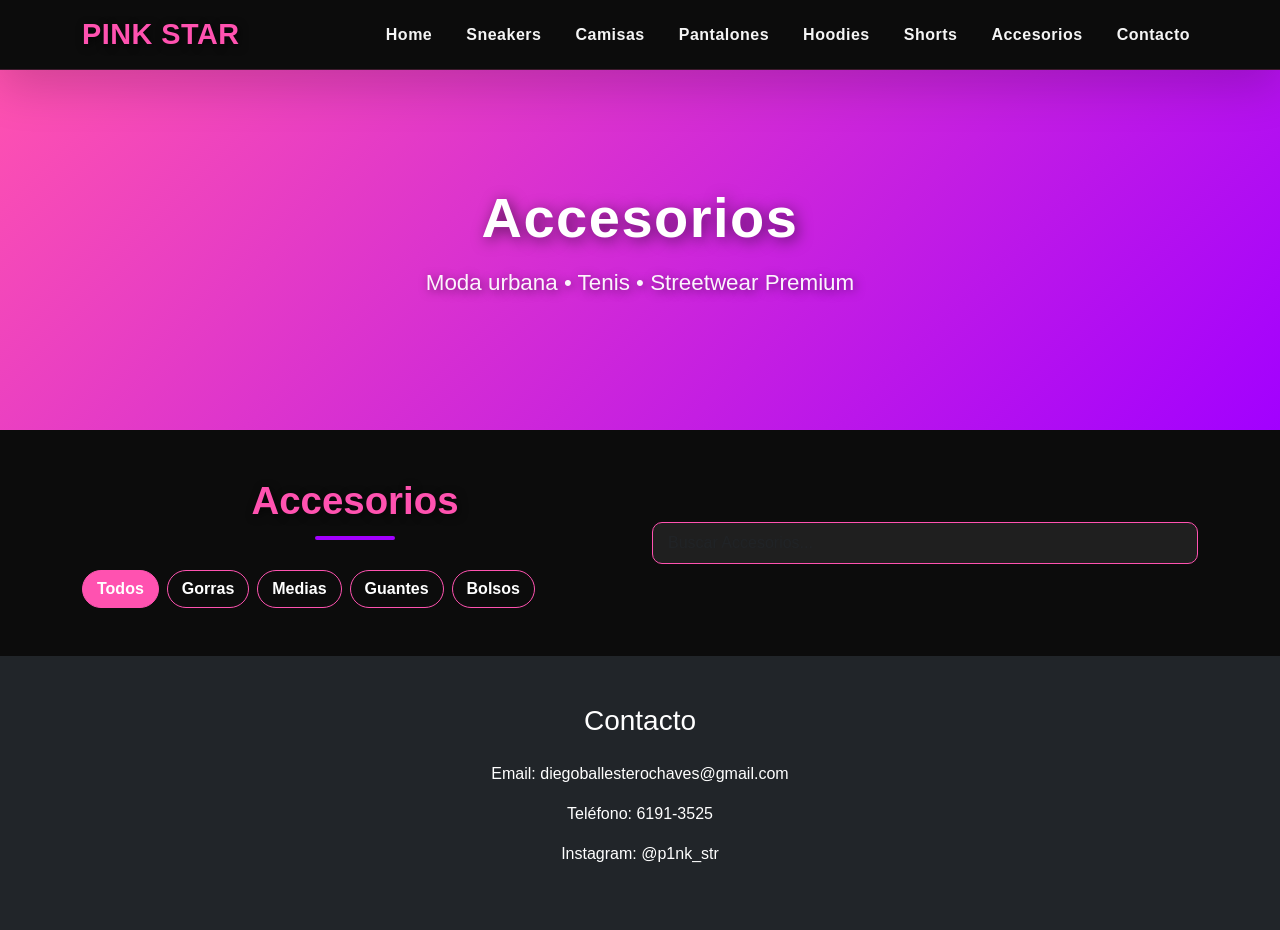
==== accesorios.html @ b0411389 "primer commit" ====
<!DOCTYPE html>
<html lang="es">
<head>
<meta charset="UTF-8">
<meta name="viewport" content="width=device-width, initial-scale=1">
<title>PINK STAR - Accesorios</title>

<!-- Bootstrap -->
<link href="https://cdn.jsdelivr.net/npm/bootstrap@5.3.2/dist/css/bootstrap.min.css" rel="stylesheet">

<!-- CSS -->
 <link rel="stylesheet" href="css/Accesorios.css">
<link rel="stylesheet" href="css/style.css">


</head>
<body>

<!-- NAVBAR -->
<nav class="navbar navbar-expand-lg navbar-dark bg-dark sticky-top shadow-lg">
  <div class="container">
    <a class="navbar-brand logo" href="#">PINK STAR</a>
    <button class="navbar-toggler" data-bs-toggle="collapse" data-bs-target="#menu">
      <span class="navbar-toggler-icon"></span>
    </button>

   
    <div class="collapse navbar-collapse" id="menu">
       <ul class="navbar-nav ms-auto">
        <li class="nav-item"><a class="nav-link" href="index.html">Home</a></li>
        <li class="nav-item"><a class="nav-link" href="sneakers.html">Sneakers</a></li>
        <li class="nav-item"><a class="nav-link" href="camisas.html">Camisas</a></li>
        <li class="nav-item"><a class="nav-link" href="pantalones.html">Pantalones</a></li>
        <li class="nav-item"><a class="nav-link" href="hoddies.html">Hoodies</a></li>
        <li class="nav-item"><a class="nav-link" href="shorts.html">Shorts</a></li>
        <li class="nav-item"><a class="nav-link" href="accesorios.html">Accesorios</a></li>
        <li class="nav-item"><a class="nav-link" href="#contacto">Contacto</a></li>
      </ul>
    </div>
  </div>
  </div>
</nav>

<!-- HERO -->
<section class="hero d-flex align-items-center text-center" style="height: 40vh;">
  <div class="container">
    <h1 class="fw-bold text-shadow">Accesorios</h1>
    <p class="text-shadow">Moda urbana • Tenis • Streetwear Premium</p>
  </div>
</section>

<!-- CONTENIDO -->
<section class="container py-5">

  <div class="row mb-4 align-items-center">

    <!-- FILTROS -->
    <div class="col-md-6">
      <h2 class="section-title">Accesorios</h2>

      <div class="mt-3 d-flex gap-2 flex-wrap">
        <button class="btn filtro activo" data-categoria="Todos">Todos</button>
        <button class="btn filtro" data-categoria="Hombre">Gorras</button>
        <button class="btn filtro" data-categoria="Mujer">Medias</button>
        <button class="btn filtro" data-categoria="Niño ">Guantes</button>
        <button class="btn filtro" data-categoria="Niña">Bolsos</button>
      </div>
    </div>

    <!-- BUSCADOR -->
    <div class="col-md-6">
      <input type="text" id="buscarInput" class="form-control search-input" placeholder="Buscar Accesorios...">
    </div>

  </div>

  <!-- GRID -->
  <div id="productosGrid" class="row g-4"></div>

</section>

<!-- MODAL PRODUCTO -->
<div class="modal fade" id="modalProducto">
  <div class="modal-dialog modal-lg modal-dialog-centered">
    <div class="modal-content bg-dark text-white rounded-4 p-3">

      <!-- HEADER -->
      <div class="modal-header border-0">
        <h5 id="modalTitulo" class="fw-bold"></h5>
        <button class="btn-close btn-close-white" data-bs-dismiss="modal"></button>
      </div>

      <!-- BODY -->
      <div class="modal-body">
        <div class="row">
          <!-- IMAGEN -->
          <div class="col-md-6 text-center">
            <img id="modalImagen" class="img-fluid rounded-4 shadow">
          </div>
          <!-- INFO -->
          <div class="col-md-6">
            <p id="modalDescripcion" class="text-secondary"></p>

            <!-- COLORES -->
            <div class="mt-4">
              <h6 class="fw-bold mb-2">Color</h6>
              <div class="d-flex gap-2" id="coloresContainer"></div>
            </div>

            <!-- TALLAS -->
            <div class="mt-4">
              <h6 class="fw-bold mb-2">Talla</h6>
              <div class="d-flex flex-wrap gap-2" id="tallasContainer"></div>
            </div>

            <!-- BOTON -->
            <div class="mt-4">
              <button class="btn btn-pink w-100 fw-bold" id="agregarCarritoBtn">
                Agregar al carrito
              </button>
            </div>

          </div>
        </div>
      </div>

    </div>
  </div>
</div>

<!-- FOOTER -->
<section class="bg-dark text-white py-5">
  <div class="container text-center">
    <h3 class="mb-4">Contacto</h3>
    <p>Email: diegoballesterochaves@gmail.com</p>
    <p>Teléfono: 6191-3525</p>
    <p>Instagram: @p1nk_str</p>
  </div>
</section>

<script src="https://cdn.jsdelivr.net/npm/bootstrap@5.3.2/dist/js/bootstrap.bundle.min.js"></script>
<script src="js/Accesorios.js"></script>

</body>
</html>
---- css/style.css ----
/* ==================== BODY GENERAL ==================== */
body {
  font-family: 'Segoe UI', 'Helvetica Neue', sans-serif;
  background: #0c0c0c; /* fondo oscuro */
  color: #f5f5f5; /* texto claro */
  scroll-behavior: smooth;
  margin: 0;
  padding: 0;
}

/* ==================== HERO ==================== */
.hero {
  min-height: 40vh;
  background: linear-gradient(135deg, #ff52b0, #a200ff);
  display: flex;
  justify-content: center;
  align-items: center;
  text-align: center;
  color: #fff;
  padding: 40px 20px;
}

.hero h1 {
  font-size: 3.5rem;
  font-weight: 900;
  letter-spacing: 1.5px;
  text-shadow: 3px 3px 15px rgba(0,0,0,0.6);
}

.hero p {
  font-size: 1.4rem;
  margin-top: 15px;
  opacity: 0.95;
  text-shadow: 2px 2px 10px rgba(0,0,0,0.5);
}

/* ==================== SECTION TITLES ==================== */
.section-title {
  font-size: 2.4rem;
  font-weight: 800;
  color: #ff52b0;
  margin-bottom: 30px;
  text-align: center;
  text-shadow: 2px 2px 8px rgba(0,0,0,0.6);
}

.section-title::after {
  content: '';
  display: block;
  width: 80px;
  height: 4px;
  background: #a200ff;
  margin: 12px auto 0;
  border-radius: 2px;
}

/* ==================== PRODUCT CARDS ==================== */
.product-card {
  background: #1a1a1a;
  border-radius: 15px;
  overflow: hidden;
  border: none;
  transition: transform 0.35s, box-shadow 0.35s;
}

.product-card img {
  border-bottom: 1px solid rgba(255,255,255,0.15);
  transition: transform 0.35s;
  height: 220px;
  object-fit: cover;
  width: 100%;
  border-radius: 15px 15px 0 0;
}

.product-card:hover {
  transform: translateY(-10px);
  box-shadow: 0 12px 28px rgba(255, 82, 176, 0.6);
}

.product-card:hover img {
  transform: scale(1.08);
}

.product-card h5 {
  margin-top: 12px;
  font-weight: 800;
  font-size: 1.2rem;
  color: #fff;
}

.product-card p {
  font-size: 1rem;
  color: #ff52b0;
  font-weight: 600;
}

/* ==================== BOTONES ==================== */
.btn-pink {
  background-color: #ff52b0;
  border-radius: 50px;
  padding: 0.75rem 2rem;
  color: #fff;
  font-weight: 700;
  font-size: 1.1rem;
  transition: all 0.3s ease;
  border: none;
}

.btn-pink:hover {
  background-color: #e03e8c;
  transform: translateY(-4px) scale(1.05);
  box-shadow: 0 10px 22px rgba(255,82,176,0.5);
}

.btn-ver {
  background-color: #ff52b0;
  color: white;
  border: none;
  transition: 0.3s;
}

.btn-ver:hover {
  background-color: #e03e8c;
  transform: scale(1.05);
}

/* ==================== FILTROS ==================== */
.filtro {
  background: transparent;
  border: 1px solid #ff52b0;
  color: #fff;
  font-weight: 600;
  padding: 6px 14px;
  border-radius: 25px;
  transition: all 0.3s;
}

.filtro.activo {
  background: #ff52b0;
  color: #fff;
}

/* ==================== INPUT BUSCADOR ==================== */
input.search-input {
  background: #1f1f1f !important;
  color: #fff !important;
  border: 1px solid #ff52b0 !important;
  border-radius: 10px;
  padding: 8px 15px;
  font-size: 1rem;
}

/* ==================== MODAL PRODUCTO ==================== */
.modal-content {
  background: #1a1a1a;
  color: #fff;
  border-radius: 20px;
}

.modal-body img {
  border-radius: 15px;
  margin-bottom: 15px;
}

/* ==================== COLORES ==================== */
.color-option {
  width: 35px;
  height: 35px;
  border-radius: 50%;
  border: 2px solid transparent;
  cursor: pointer;
  transition: 0.3s;
}

.color-option.active {
  border: 2px solid #ff52b0;
  transform: scale(1.1);
}

/* ==================== TALLAS ==================== */
.talla-option {
  border: 1px solid #555;
  background: transparent;
  color: white;
  padding: 7px 12px;
  border-radius: 12px;
  cursor: pointer;
  font-weight: 600;
  transition: 0.3s;
}

.talla-option:hover {
  background: #ff52b0;
  border-color: #ff52b0;
}

.talla-option.active {
  background: #ff52b0;
  border-color: #ff52b0;
}

/* ==================== NAVBAR ==================== */
.navbar {
  font-weight: 600;
  letter-spacing: 0.5px;
  background-color: #0c0c0c !important;
  border-bottom: 1px solid rgba(255,82,176,0.2);
}

.navbar-nav .nav-link {
  color: #f5f5f5;
  margin-left: 18px;
  transition: color 0.3s, transform 0.3s;
}

.navbar-nav .nav-link:hover {
  color: #ff52b0 !important;
  transform: scale(1.1);
}

.logo {
  font-weight: 900;
  font-size: 1.8rem;
  color: #ff52b0 !important;
  text-shadow: 2px 2px 8px rgba(0,0,0,0.7);
}

/* ==================== CONTACTO ==================== */
#contacto {
  background-color: #1f1f1f;
  padding: 60px 20px;
  text-align: center;
}

#contacto h3 {
  color: #ff52b0;
  font-weight: 900;
  margin-bottom: 25px;
  text-shadow: 2px 2px 8px rgba(0,0,0,0.6);
}

#contacto p {
  margin: 6px 0;
  font-size: 1.1rem;
}

/* ==================== RESPONSIVE ==================== */
@media (max-width: 768px) {
  .hero h1 {
    font-size: 2.5rem;
  }
  .hero p {
    font-size: 1.2rem;
  }
  .section-title {
    font-size: 2rem;
  }
  .product-card h5 {
    font-size: 1rem;
  }
  .product-card p {
    font-size: 0.95rem;
  }
}
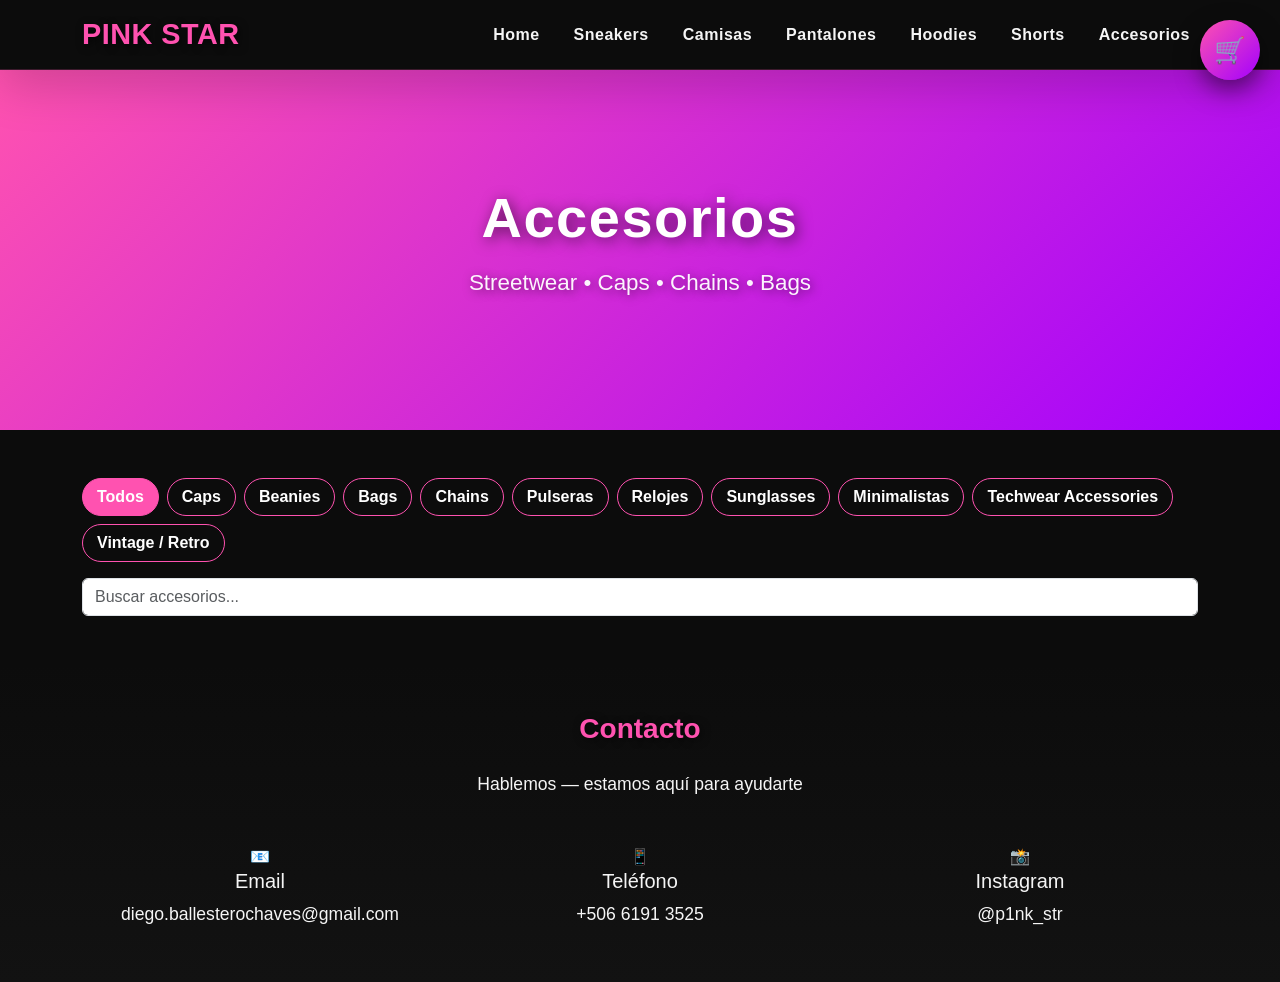
==== commit c647cd28: "fix accesorios" ====
--- a/accesorios.html
+++ b/accesorios.html
@@ -9,24 +9,27 @@
 <link href="https://cdn.jsdelivr.net/npm/bootstrap@5.3.2/dist/css/bootstrap.min.css" rel="stylesheet">
 
 <!-- CSS -->
- <link rel="stylesheet" href="css/Accesorios.css">
-<link rel="stylesheet" href="css/style.css">
-
+ <link rel="stylesheet" href="css/carrito.css">
+ <link rel="stylesheet" href="css/style.css">
+<link rel="stylesheet" href="css/Accesorios.css">
+ <link rel="stylesheet" href="css/sneakers.css">
 
 </head>
+
 <body>
 
 <!-- NAVBAR -->
 <nav class="navbar navbar-expand-lg navbar-dark bg-dark sticky-top shadow-lg">
   <div class="container">
     <a class="navbar-brand logo" href="#">PINK STAR</a>
+
     <button class="navbar-toggler" data-bs-toggle="collapse" data-bs-target="#menu">
       <span class="navbar-toggler-icon"></span>
     </button>
 
-   
+    
     <div class="collapse navbar-collapse" id="menu">
-       <ul class="navbar-nav ms-auto">
+      <ul class="navbar-nav ms-auto">
         <li class="nav-item"><a class="nav-link" href="index.html">Home</a></li>
         <li class="nav-item"><a class="nav-link" href="sneakers.html">Sneakers</a></li>
         <li class="nav-item"><a class="nav-link" href="camisas.html">Camisas</a></li>
@@ -34,45 +37,48 @@
         <li class="nav-item"><a class="nav-link" href="hoddies.html">Hoodies</a></li>
         <li class="nav-item"><a class="nav-link" href="shorts.html">Shorts</a></li>
         <li class="nav-item"><a class="nav-link" href="accesorios.html">Accesorios</a></li>
-        <li class="nav-item"><a class="nav-link" href="#contacto">Contacto</a></li>
+       
       </ul>
     </div>
   </div>
-  </div>
 </nav>
+<!-- 🛒 CARRITO FLOAT -->
+<a href="#" id="btnAbrirCarrito" class="carrito-float">
+  🛒
+  <span id="carritoBadge" class="badge bg-danger">0</span>
+</a>
 
 <!-- HERO -->
 <section class="hero d-flex align-items-center text-center" style="height: 40vh;">
   <div class="container">
     <h1 class="fw-bold text-shadow">Accesorios</h1>
-    <p class="text-shadow">Moda urbana • Tenis • Streetwear Premium</p>
+    <p class="text-shadow">Streetwear • Caps • Chains • Bags</p>
   </div>
 </section>
 
 <!-- CONTENIDO -->
 <section class="container py-5">
 
-  <div class="row mb-4 align-items-center">
-
-    <!-- FILTROS -->
-    <div class="col-md-6">
-      <h2 class="section-title">Accesorios</h2>
-
-      <div class="mt-3 d-flex gap-2 flex-wrap">
-        <button class="btn filtro activo" data-categoria="Todos">Todos</button>
-        <button class="btn filtro" data-categoria="Hombre">Gorras</button>
-        <button class="btn filtro" data-categoria="Mujer">Medias</button>
-        <button class="btn filtro" data-categoria="Niño ">Guantes</button>
-        <button class="btn filtro" data-categoria="Niña">Bolsos</button>
-      </div>
-    </div>
-
-    <!-- BUSCADOR -->
-    <div class="col-md-6">
-      <input type="text" id="buscarInput" class="form-control search-input" placeholder="Buscar Accesorios...">
-    </div>
-
-  </div>
+  <!-- FILTROS -->
+<!-- FILTROS -->
+<div class="d-flex flex-wrap gap-2 mb-3">
+
+  <button class="btn filtro activo" data-categoria="Todos">Todos</button>
+  <button class="btn filtro" data-categoria="Caps">Caps</button>
+  <button class="btn filtro" data-categoria="Beanies">Beanies</button>
+  <button class="btn filtro" data-categoria="Bags">Bags</button>
+  <button class="btn filtro" data-categoria="Chains">Chains</button>
+  <button class="btn filtro" data-categoria="Pulseras">Pulseras</button>
+  <button class="btn filtro" data-categoria="Relojes">Relojes</button>
+  <button class="btn filtro" data-categoria="Sunglasses">Sunglasses</button>
+  <button class="btn filtro" data-categoria="Minimalistas">Minimalistas</button>
+  <button class="btn filtro" data-categoria="Techwear Accessories">Techwear Accessories</button>
+  <button class="btn filtro" data-categoria="Vintage / Retro">Vintage / Retro</button>
+
+</div>
+
+  <!-- BUSCADOR -->
+  <input type="text" id="buscarInput" class="form-control mb-4" placeholder="Buscar accesorios...">
 
   <!-- GRID -->
   <div id="productosGrid" class="row g-4"></div>
@@ -93,53 +99,134 @@
       <!-- BODY -->
       <div class="modal-body">
         <div class="row">
+
           <!-- IMAGEN -->
           <div class="col-md-6 text-center">
             <img id="modalImagen" class="img-fluid rounded-4 shadow">
           </div>
+
           <!-- INFO -->
           <div class="col-md-6">
+
+            <span id="modalEstilo" class="badge bg-primary mb-2"></span>
+
             <p id="modalDescripcion" class="text-secondary"></p>
 
-            <!-- COLORES -->
+            <h4 id="modalPrecio" class="text-success fw-bold"></h4>
+
+            <!-- TALLA -->
+            <div class="mt-3">
+              <h6 class="fw-bold">Talla</h6>
+              <div id="tallasContainer" class="d-flex gap-2 flex-wrap"></div>
+            </div>
+
+            <!-- BOTÓN -->
             <div class="mt-4">
-              <h6 class="fw-bold mb-2">Color</h6>
-              <div class="d-flex gap-2" id="coloresContainer"></div>
-            </div>
-
-            <!-- TALLAS -->
-            <div class="mt-4">
-              <h6 class="fw-bold mb-2">Talla</h6>
-              <div class="d-flex flex-wrap gap-2" id="tallasContainer"></div>
-            </div>
-
-            <!-- BOTON -->
-            <div class="mt-4">
-              <button class="btn btn-pink w-100 fw-bold" id="agregarCarritoBtn">
-                Agregar al carrito
+              <button id="btnAgregarCarrito" class="btn btn-primary w-100 fw-bold" disabled>
+                🛒 Agregar al carrito
               </button>
             </div>
 
           </div>
+
         </div>
       </div>
 
     </div>
   </div>
 </div>
+<div class="modal fade" id="modalCarrito">
+  <div class="modal-dialog modal-lg modal-dialog-centered">
+    <div class="modal-content cart-modal">
+
+      <!-- HEADER -->
+      <div class="modal-header cart-header">
+        <div>
+          <h5 class="cart-title">🛒 Tu Carrito</h5>
+          <small class="cart-subtitle">Revisa tus productos antes de pagar</small>
+        </div>
+
+        <button class="btn-close btn-close-white" data-bs-dismiss="modal"></button>
+      </div>
+
+      <!-- BODY -->
+      <div class="modal-body cart-body" id="modalCarritoBody">
+        <div class="empty-cart">
+          🛍️ Tu carrito está vacío
+        </div>
+      </div>
+
+      <!-- FOOTER -->
+      <div class="modal-footer cart-footer">
+
+        <div class="cart-total">
+          <span>Total</span>
+          <h4 id="totalCarrito">₡0</h4>
+        </div>
+
+        <div class="cart-actions-footer">
+          <button class="btn btn-outline-light btn-sm" data-bs-dismiss="modal">
+            Seguir comprando
+          </button>
+
+          <button class="btn btn-success btn-sm" onclick="irCheckout()">
+  Pagar ahora
+</button>
+        </div>
+
+      </div>
+
+    </div>
+  </div>
+</div>
 
 <!-- FOOTER -->
-<section class="bg-dark text-white py-5">
-  <div class="container text-center">
-    <h3 class="mb-4">Contacto</h3>
-    <p>Email: diegoballesterochaves@gmail.com</p>
-    <p>Teléfono: 6191-3525</p>
-    <p>Instagram: @p1nk_str</p>
+<section id="contacto" class="contact-section py-5">
+  <div class="container">
+
+    <div class="text-center mb-5">
+      <h3 class="contact-title">Contacto</h3>
+      <p class="contact-subtitle">Hablemos — estamos aquí para ayudarte</p>
+    </div>
+
+    <div class="row g-4 justify-content-center">
+
+      <!-- EMAIL -->
+      <div class="col-md-4">
+        <div class="contact-card">
+          <div class="icon">📧</div>
+          <h5>Email</h5>
+          <p>diego.ballesterochaves@gmail.com</p>
+        </div>
+      </div>
+
+      <!-- TELÉFONO -->
+      <div class="col-md-4">
+        <div class="contact-card">
+          <div class="icon">📱</div>
+          <h5>Teléfono</h5>
+          <p>+506 6191 3525</p>
+        </div>
+      </div>
+
+      <!-- INSTAGRAM -->
+      <div class="col-md-4">
+        <div class="contact-card">
+          <div class="icon">📸</div>
+          <h5>Instagram</h5>
+          <p>@p1nk_str</p>
+        </div>
+      </div>
+
+    </div>
+
   </div>
 </section>
 
+<!-- SCRIPTS -->
 <script src="https://cdn.jsdelivr.net/npm/bootstrap@5.3.2/dist/js/bootstrap.bundle.min.js"></script>
 <script src="js/Accesorios.js"></script>
+<script src="js/carrito.js"></script>
 
 </body>
 </html>
--- a/css/carrito.css
+++ b/css/carrito.css
@@ -0,0 +1,441 @@
+/* =========================
+   CART ITEM - PREMIUM STYLE
+========================= */
+
+.cart-item{
+  display:flex;
+  align-items:center;
+  justify-content:space-between;
+  gap:14px;
+  padding:14px;
+  margin-bottom:12px;
+  border-radius:16px;
+
+  background: linear-gradient(145deg, #121212, #0d0d0d);
+  border: 1px solid rgba(255,255,255,0.06);
+
+  color:#fff;
+
+  box-shadow: 0 6px 20px rgba(0,0,0,0.6);
+  transition: all 0.25s ease;
+  position: relative;
+  overflow:hidden;
+}
+
+/* hover premium */
+.cart-item:hover{
+  transform: translateY(-3px);
+  box-shadow: 0 10px 30px rgba(0,0,0,0.8);
+  border-color: rgba(255,255,255,0.12);
+}
+
+/* brillo suave animado */
+.cart-item::before{
+  content:"";
+  position:absolute;
+  top:-50%;
+  left:-50%;
+  width:200%;
+  height:200%;
+  background: radial-gradient(circle, rgba(255,255,255,0.05), transparent 60%);
+  transform: rotate(25deg);
+  opacity:0;
+  transition:0.4s;
+}
+
+.cart-item:hover::before{
+  opacity:1;
+}
+
+/* =========================
+   IMAGEN
+========================= */
+
+.cart-img{
+  width:65px;
+  height:65px;
+  object-fit:cover;
+  border-radius:14px;
+
+  border:1px solid rgba(255,255,255,0.1);
+  box-shadow: 0 4px 12px rgba(0,0,0,0.5);
+
+  transition: transform 0.3s ease;
+}
+
+.cart-item:hover .cart-img{
+  transform: scale(1.05);
+}
+
+/* =========================
+   INFO
+========================= */
+
+.cart-info{
+  flex:1;
+}
+
+.cart-info h6{
+  margin:0;
+  font-size:15px;
+  font-weight:700;
+  color:#ffffff;
+  letter-spacing:0.3px;
+}
+
+/* subtitulo */
+.cart-info small{
+  display:block;
+  margin-top:3px;
+  color:rgba(255,255,255,0.6);
+  font-size:12px;
+}
+
+/* precio unitario */
+.cart-price{
+  margin-top:6px;
+  font-size:13px;
+  color:#b8b8b8;
+}
+
+/* subtotal neon */
+.cart-subtotal{
+  margin-top:4px;
+  font-weight:800;
+  font-size:14px;
+  color:#00ff99;
+  text-shadow: 0 0 8px rgba(0,255,153,0.3);
+}
+
+/* =========================
+   BOTONES
+========================= */
+
+.cart-actions{
+  display:flex;
+  align-items:center;
+  gap:8px;
+}
+
+/* botones base */
+.cart-actions button{
+  border:none;
+  padding:6px 10px;
+  border-radius:10px;
+  cursor:pointer;
+
+  background: rgba(255,255,255,0.08);
+  color:#fff;
+
+  transition: all 0.2s ease;
+  font-weight:600;
+}
+
+/* hover botones */
+.cart-actions button:hover{
+  background: rgba(255,255,255,0.18);
+  transform: scale(1.1);
+}
+
+/* botón eliminar */
+.cart-actions .remove{
+  background: linear-gradient(135deg, #ff3b3b, #cc0000);
+  color:white;
+}
+
+.cart-actions .remove:hover{
+  background: linear-gradient(135deg, #ff5c5c, #ff0000);
+  transform: scale(1.15);
+}
+
+/* número cantidad */
+.cart-actions span{
+  min-width:20px;
+  text-align:center;
+  font-weight:700;
+  color:#fff;
+}
+
+/* =========================
+   SCROLL BAR (BONITO)
+========================= */
+
+.cart-info small{
+  color: #ffffff !important;
+  opacity: 0.85;
+  font-size: 12px;
+}
+#modalCarritoBody{
+  max-height:60vh;
+  overflow-y:auto;
+}
+
+#modalCarritoBody::-webkit-scrollbar{
+  width:6px;
+}
+
+#modalCarritoBody::-webkit-scrollbar-thumb{
+  background: rgba(255,255,255,0.2);
+  border-radius:10px;
+}
+
+#modalCarritoBody::-webkit-scrollbar-thumb:hover{
+  background: rgba(255,255,255,0.35);
+}
+
+/* =========================
+   MODAL CARRITO PREMIUM
+========================= */
+
+.cart-modal{
+  background: #0b0b0b;
+  color: #fff;
+  border-radius: 18px;
+  border: 1px solid rgba(255,255,255,0.08);
+  overflow: hidden;
+}
+
+/* HEADER */
+.cart-header{
+  background: linear-gradient(135deg, #111, #0a0a0a);
+  border-bottom: 1px solid rgba(255,255,255,0.08);
+}
+
+.cart-title{
+  margin:0;
+  font-weight:700;
+  font-size:18px;
+}
+
+.cart-subtitle{
+  font-size:12px;
+  color: rgba(255,255,255,0.6);
+}
+
+/* BODY */
+.cart-body{
+  max-height:60vh;
+  overflow-y:auto;
+  padding:15px;
+}
+
+/* carrito vacío */
+.empty-cart{
+  text-align:center;
+  padding:40px 10px;
+  color: rgba(255,255,255,0.5);
+  font-size:14px;
+}
+
+/* FOOTER */
+.cart-footer{
+  display:flex;
+  justify-content:space-between;
+  align-items:center;
+  background: #0a0a0a;
+  border-top: 1px solid rgba(255,255,255,0.08);
+  padding:12px 15px;
+}
+
+/* total */
+.cart-total span{
+  font-size:12px;
+  color: rgba(255,255,255,0.6);
+}
+
+.cart-total h4{
+  margin:0;
+  color:#00ff99;
+  font-weight:800;
+}
+
+/* botones footer */
+.cart-actions-footer{
+  display:flex;
+  gap:10px;
+}
+
+.cart-actions-footer .btn{
+  border-radius:10px;
+  font-weight:600;
+}
+
+/* scrollbar bonito */
+.cart-body::-webkit-scrollbar{
+  width:6px;
+}
+
+.cart-body::-webkit-scrollbar-thumb{
+  background: rgba(255,255,255,0.2);
+  border-radius:10px;
+}
+
+.cart-body::-webkit-scrollbar-thumb:hover{
+  background: rgba(255,255,255,0.35);
+}
+
+/* =========================
+   CART ITEM - RESPONSIVE PRO
+========================= */
+
+.cart-item {
+  display: flex;
+  align-items: center;
+  justify-content: space-between;
+  gap: 14px;
+
+  padding: 14px;
+  margin-bottom: 12px;
+  border-radius: 16px;
+
+  background: linear-gradient(145deg, #121212, #0d0d0d);
+  border: 1px solid rgba(255, 24, 24, 0.06);
+
+  color: #fff;
+  box-shadow: 0 6px 20px rgba(0,0,0,0.6);
+  transition: all 0.25s ease;
+  position: relative;
+  overflow: hidden;
+}
+
+/* hover */
+.cart-item:hover {
+  transform: translateY(-3px);
+  box-shadow: 0 10px 30px rgba(0,0,0,0.8);
+}
+
+/* =========================
+   IMAGEN
+========================= */
+
+.cart-img {
+  width: 65px;
+  height: 65px;
+  object-fit: cover;
+  border-radius: 14px;
+  border: 1px solid rgba(255,255,255,0.1);
+}
+
+/* =========================
+   INFO
+========================= */
+
+.cart-info {
+  flex: 1;
+  min-width: 0;
+}
+
+.cart-info h6 {
+  margin: 0;
+  font-size: 15px;
+  font-weight: 700;
+  color: #fff;
+}
+
+.cart-info small {
+  color: rgba(255,255,255,0.65);
+  font-size: 12px;
+  display: block;
+}
+
+.cart-price {
+  font-size: 13px;
+  color: #bbb;
+  margin-top: 4px;
+}
+
+.cart-subtotal {
+  margin-top: 4px;
+  font-weight: 800;
+  font-size: 14px;
+  color: #00ff99;
+}
+
+/* =========================
+   BOTONES
+========================= */
+
+.cart-actions {
+  display: flex;
+  align-items: center;
+  gap: 6px;
+  flex-shrink: 0;
+}
+
+.cart-actions button {
+  border: none;
+  padding: 6px 10px;
+  border-radius: 10px;
+  cursor: pointer;
+  background: rgba(255,255,255,0.08);
+  color: #fff;
+  font-weight: 600;
+  transition: 0.2s;
+}
+
+.cart-actions button:hover {
+  background: rgba(255,255,255,0.18);
+  transform: scale(1.08);
+}
+
+.cart-actions .remove {
+  background: linear-gradient(135deg, #ff3b3b, #cc0000);
+}
+
+/* =========================
+   📱 MOBILE (iPhone STYLE)
+========================= */
+
+@media (max-width: 768px) {
+
+  .cart-item {
+    flex-direction: column;
+    align-items: flex-start;
+    gap: 10px;
+  }
+
+  .cart-img {
+    width: 100%;
+    height: 180px;
+    border-radius: 14px;
+  }
+
+  .cart-actions {
+    width: 100%;
+    justify-content: space-between;
+    margin-top: 8px;
+  }
+
+  .cart-info h6 {
+    font-size: 16px;
+  }
+
+  .cart-info small {
+    font-size: 13px;
+  }
+
+  .cart-subtotal {
+    font-size: 15px;
+  }
+}
+
+/* =========================
+   ULTRA SMALL (iPhone SE)
+========================= */
+
+@media (max-width: 380px) {
+
+  .cart-actions button {
+    padding: 8px 10px;
+    font-size: 14px;
+  }
+
+  .cart-img {
+    height: 160px;
+  }
+}
+
+.text-muted {
+    --bs-text-opacity: 1;
+    color: rgba(255, 255, 255, 0.75) !important;
+}
--- a/css/style.css
+++ b/css/style.css
@@ -245,20 +245,307 @@
 }
 
 /* ==================== RESPONSIVE ==================== */
+/* ==================== RESPONSIVE ==================== */
 @media (max-width: 768px) {
+
+  /* HERO */
+  .hero {
+    height: 80vh;
+    padding: 20px;
+  }
+
   .hero h1 {
-    font-size: 2.5rem;
-  }
+    font-size: 2.2rem;
+  }
+
   .hero p {
-    font-size: 1.2rem;
-  }
+    font-size: 1rem;
+  }
+
+  /* TITULOS */
   .section-title {
+    font-size: 1.6rem;
+    margin-bottom: 20px;
+  }
+
+  /* CARDS */
+  .product-card {
+    border-radius: 15px;
+  }
+
+  .product-card img {
+    height: 180px;
+  }
+
+  .product-card h5 {
+    font-size: 1rem;
+  }
+
+  .product-card p {
+    font-size: 0.9rem;
+  }
+
+  /* BOTONES */
+  .btn-pink {
+    width: 100%;
+    font-size: 1rem;
+    padding: 10px;
+  }
+
+  /* NAVBAR */
+  .navbar-nav {
+    text-align: center;
+  }
+
+  .nav-link {
+    padding: 12px;
+    font-size: 1rem;
+  }
+
+  /* SECCIONES */
+  section {
+    padding-top: 40px !important;
+    padding-bottom: 40px !important;
+  }
+
+}
+
+/* CELULARES MÁS PEQUEÑOS */
+@media (max-width: 480px) {
+
+  .hero h1 {
+    font-size: 1.8rem;
+  }
+
+  .hero p {
+    font-size: 0.9rem;
+  }
+
+  .section-title {
+    font-size: 1.4rem;
+  }
+
+}
+
+.btn-pink{
+  background:#ff4da6;
+  color:white;
+  font-weight:bold;
+}
+
+.btn-pink:hover{
+  background:#ff1f8f;
+}
+
+.card img{
+  height:220px;
+  object-fit:cover;
+}
+
+.shake {
+  animation: shake 0.4s;
+}
+
+@keyframes shake {
+  0% { transform: translateX(0); }
+  25% { transform: translateX(-5px); }
+  50% { transform: translateX(5px); }
+  75% { transform: translateX(-5px); }
+  100% { transform: translateX(0); }
+}
+
+.card {
+  transition: 0.3s;
+}
+
+.card:hover {
+  transform: translateY(-5px);
+  box-shadow: 0 10px 20px rgba(0,0,0,0.2);
+}
+/* =========================
+   🔥 TIENDA RESPONSIVE PRO
+========================= */
+
+/* GRID MÁS LIMPIO EN PANTALLAS PEQUEÑAS */
+@media (max-width: 992px) {
+  .product-card,
+  .card {
+    border-radius: 16px;
+  }
+}
+
+/* =========================
+   📱 MOBILE (IPHONE STYLE)
+========================= */
+
+@media (max-width: 768px) {
+
+  /* HERO MÁS LIMPIO */
+  .hero {
+    min-height: 60vh;
+    padding: 30px 15px;
+  }
+
+  .hero h1 {
     font-size: 2rem;
-  }
+    line-height: 1.2;
+  }
+
+  .hero p {
+    font-size: 1rem;
+  }
+
+  /* TITULO SECCIÓN */
+  .section-title {
+    font-size: 1.5rem;
+    margin-bottom: 18px;
+  }
+
+  /* GRID MÁS COMPACTO */
+  .row {
+    row-gap: 18px;
+  }
+
+  /* PRODUCT CARD ESTILO APP */
+  .product-card {
+    border-radius: 18px;
+    overflow: hidden;
+  }
+
+  .product-card img {
+    height: 170px;
+    object-fit: cover;
+  }
+
   .product-card h5 {
     font-size: 1rem;
   }
+
   .product-card p {
+    font-size: 0.9rem;
+  }
+
+  /* BOTONES MÁS GRANDES (TOUCH FRIENDLY) */
+  .btn-ver,
+  .btn-pink {
+    width: 100%;
+    padding: 12px;
     font-size: 0.95rem;
-  }
+    border-radius: 14px;
+  }
+
+  /* FILTROS EN FILA SCROLLABLE */
+  .filtro {
+    display: inline-block;
+    margin-bottom: 8px;
+    font-size: 0.85rem;
+    padding: 6px 12px;
+  }
+
+  /* INPUT MÁS GRANDE */
+  input.search-input {
+    font-size: 0.95rem;
+    padding: 10px 12px;
+  }
+
+  /* NAVBAR MÁS LIMPIA */
+  .navbar-nav {
+    flex-direction: column;
+    gap: 5px;
+    text-align: center;
+  }
+
+  .nav-link {
+    font-size: 1rem;
+    padding: 10px;
+  }
+}
+
+/* =========================
+   📱 IPHONE PEQUEÑO (SE / MINI)
+========================= */
+
+@media (max-width: 430px) {
+
+  .hero h1 {
+    font-size: 1.7rem;
+  }
+
+  .hero p {
+    font-size: 0.9rem;
+  }
+
+  .section-title {
+    font-size: 1.3rem;
+  }
+
+  .product-card img {
+    height: 150px;
+  }
+
+  .product-card h5 {
+    font-size: 0.95rem;
+  }
+
+  .product-card p {
+    font-size: 0.85rem;
+  }
+}
+
+/* =========================
+   💥 MEJOR UX (HOVER SOLO DESKTOP)
+========================= */
+
+@media (hover: hover) {
+  .product-card:hover {
+    transform: translateY(-8px);
+  }
+}
+
+
+/* 📱 MODO CELULAR → 2 CARDS POR FILA */
+@media (max-width: 768px) {
+
+  #sneakers .col-md-6,
+  #sneakers .col-lg-4 {
+    flex: 0 0 50%;
+    max-width: 50%;
+  }
+
+  /* opcional: hacerlas más compactas */
+  #sneakers .product-card img {
+    height: 160px;
+    object-fit: cover;
+  }
+
+}
+@media (max-width: 768px) {
+
+  .filtro {
+    animation: fadeInFilters 0.4s ease;
+  }
+
+  @keyframes fadeInFilters {
+    from {
+      opacity: 0;
+      transform: translateY(-10px);
+    }
+    to {
+      opacity: 1;
+      transform: translateY(0);
+    }
+  }
+
+}
+
+
+.hide {
+  opacity: 0;
+  transform: translateY(30px);
+  transition: all 0.6s ease;
+}
+
+.show {
+  opacity: 1;
+  transform: translateY(0);
 }
--- a/css/sneakers.css
+++ b/css/sneakers.css
@@ -0,0 +1,306 @@
+/* =========================
+   PRODUCT CARDS (UNIFICADO)
+========================= */
+.product-card,
+.card {
+  background: #151515;
+  border-radius: 18px;
+  overflow: hidden;
+  border: 1px solid rgba(255, 82, 176, 0.15);
+  transition: all 0.3s ease;
+}
+
+.product-card:hover,
+.card:hover {
+  transform: translateY(-10px);
+  box-shadow: 0 15px 35px rgba(255, 82, 176, 0.35);
+}
+
+/* IMAGEN */
+.product-card img,
+.card img {
+  height: 230px;
+  width: 100%;
+  object-fit: cover;
+  transition: 0.4s ease;
+}
+
+.product-card:hover img,
+.card:hover img {
+  transform: scale(1.08);
+}
+
+/* TITULO */
+.product-card h5,
+.card h5 {
+  font-weight: 800;
+  color: #fff;
+  margin-top: 10px;
+}
+
+/* PRECIO */
+.product-card p,
+.card p,
+.precio {
+  color: #ff52b0;
+  font-weight: 700;
+}
+
+/* =========================
+   BOTONES
+========================= */
+.btn-ver,
+.btn-pink {
+  background: linear-gradient(135deg, #ff52b0, #a200ff);
+  color: white;
+  border: none;
+  border-radius: 50px;
+  padding: 8px 18px;
+  font-weight: 700;
+  transition: 0.3s;
+}
+
+.btn-ver:hover,
+.btn-pink:hover {
+  transform: scale(1.05);
+  box-shadow: 0 10px 25px rgba(255, 82, 176, 0.35);
+}
+
+/* =========================
+   MODAL
+========================= */
+.modal-content {
+  background: #121212 !important;
+  border-radius: 20px;
+  border: 1px solid rgba(255, 82, 176, 0.2);
+}
+
+#modalImagen {
+  border-radius: 16px;
+}
+
+#modalPrecio {
+  color: #ff52b0;
+  font-weight: 900;
+}
+
+/* =========================
+   COLORES
+========================= */
+.color-option {
+  width: 38px;
+  height: 38px;
+  border-radius: 50%;
+  border: 2px solid transparent;
+  cursor: pointer;
+  transition: 0.2s;
+}
+
+.color-option:hover {
+  transform: scale(1.15);
+}
+
+.color-option.active {
+  border: 2px solid #ff52b0;
+  transform: scale(1.2);
+}
+
+/* =========================
+   TALLAS
+========================= */
+.talla-option {
+  background: #1a1a1a;
+  border: 1px solid #333;
+  color: white;
+  padding: 10px 14px;
+  border-radius: 12px;
+  cursor: pointer;
+}
+
+.talla-option:hover {
+  background: #ff52b0;
+}
+
+.talla-option.active {
+  background: #ff52b0;
+}
+
+/* =========================
+   NAVBAR
+========================= */
+.navbar {
+  background: #0c0c0c !important;
+  border-bottom: 1px solid rgba(255, 82, 176, 0.2);
+}
+
+/* =========================
+   HERO
+========================= */
+.hero {
+  background: linear-gradient(135deg, #ff52b0, #a200ff);
+}
+
+/* =========================
+   CARRITO
+========================= */
+#carritoBadge {
+  background: #ff52b0 !important;
+  font-size: 11px;
+  padding: 4px 6px;
+  border-radius: 50%;
+}
+
+/* carrito fijo base */
+.carrito-fixed {
+  font-size: 1.4rem;
+  display: flex;
+  align-items: center;
+  position: relative;
+  z-index: 9999;
+}
+
+/* =========================
+   CONTACTO
+========================= */
+.contact-section {
+  background: linear-gradient(180deg, #0c0c0c, #121212);
+}
+
+/* =========================
+   RESPONSIVE PRO
+========================= */
+
+/* TABLET */
+@media (max-width: 992px) {
+  .product-card img,
+  .card img {
+    height: 200px;
+  }
+}
+
+/* 📱 IPHONE */
+@media (max-width: 768px) {
+
+  .hero {
+    min-height: 30vh;
+    padding: 25px 15px;
+  }
+
+  .hero h1 {
+    font-size: 2rem;
+  }
+
+  .hero p {
+    font-size: 1rem;
+  }
+
+  .section-title {
+    font-size: 1.6rem;
+  }
+
+  /* 2 PRODUCTOS POR FILA */
+  .col-md-6,
+  .col-lg-3 {
+    flex: 0 0 50%;
+    max-width: 50%;
+  }
+
+  /* CARDS MÁS COMPACTAS */
+  .product-card img,
+  .card img {
+    height: 160px;
+  }
+
+  .btn-ver,
+  .btn-pink {
+    width: 100%;
+    padding: 10px;
+  }
+
+  /* carrito fijo tipo app */
+  .carrito-fixed {
+    position: fixed;
+    top: 12px;
+    right: 12px;
+
+    background: rgba(0,0,0,0.6);
+    backdrop-filter: blur(10px);
+
+    padding: 10px 12px;
+    border-radius: 50px;
+
+    box-shadow: 0 8px 20px rgba(0,0,0,0.4);
+  }
+}
+
+/* 📱 IPHONE PEQUEÑO */
+@media (max-width: 480px) {
+
+  .hero h1 {
+    font-size: 1.5rem;
+  }
+
+  .section-title {
+    font-size: 1.2rem;
+  }
+
+  /* 1 PRODUCTO POR FILA */
+  .col-md-6,
+  .col-lg-3 {
+    flex: 0 0 100%;
+    max-width: 100%;
+  }
+
+  .product-card img {
+    height: 180px;
+  }
+}
+.carrito-float {
+  position: fixed;
+  z-index: 9999;
+
+  display: flex;
+  align-items: center;
+  justify-content: center;
+
+  font-size: 1.6rem;
+  color: white;
+  text-decoration: none;
+
+  width: 60px;
+  height: 60px;
+
+  background: linear-gradient(135deg, #ff52b0, #a200ff);
+  border-radius: 50%;
+
+  box-shadow: 0 10px 25px rgba(0,0,0,0.5);
+
+  transition: 0.3s ease;
+}
+
+/* POSICIÓN MOBILE */
+@media (max-width: 991px) {
+  .carrito-float {
+    bottom: 20px;
+    right: 20px;
+  }
+}
+
+/* POSICIÓN DESKTOP (opcional arriba derecha) */
+@media (min-width: 992px) {
+  .carrito-float {
+    top: 20px;
+    right: 20px;
+  }
+}
+
+/* BADGE */
+#carritoBadge {
+  position: absolute;
+  top: -5px;
+  right: -5px;
+
+  font-size: 10px;
+  padding: 4px 6px;
+  border-radius: 50%;
+}
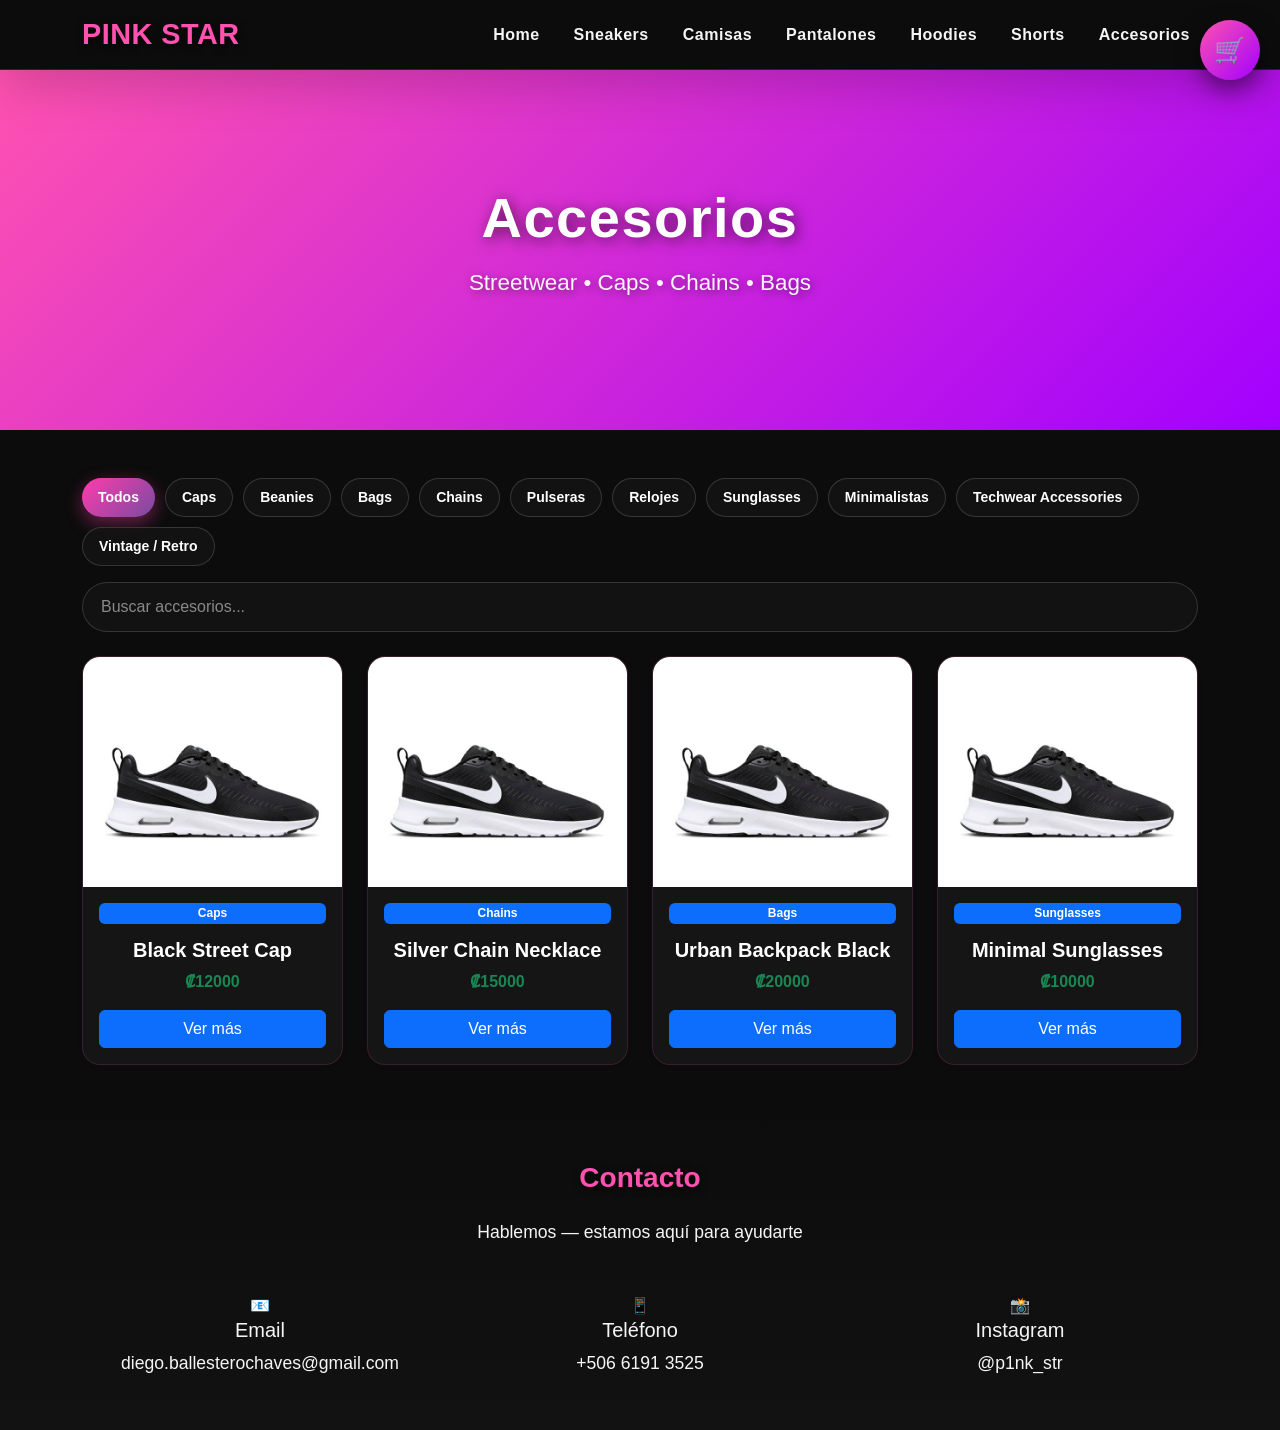
==== commit dd8d5842: "agregando DataAccesorios.json" ====
--- a/accesorios.html
+++ b/accesorios.html
@@ -11,7 +11,7 @@
 <!-- CSS -->
  <link rel="stylesheet" href="css/carrito.css">
  <link rel="stylesheet" href="css/style.css">
-<link rel="stylesheet" href="css/Accesorios.css">
+<link rel="stylesheet" href="css/accesorios.css">
  <link rel="stylesheet" href="css/sneakers.css">
 
 </head>
@@ -225,7 +225,7 @@
 
 <!-- SCRIPTS -->
 <script src="https://cdn.jsdelivr.net/npm/bootstrap@5.3.2/dist/js/bootstrap.bundle.min.js"></script>
-<script src="js/Accesorios.js"></script>
+<script src="js/accesorios.js"></script>
 <script src="js/carrito.js"></script>
 
 </body>
--- a/css/accesorios.css
+++ b/css/accesorios.css
@@ -0,0 +1,78 @@
+/* =========================
+   CONTENEDOR DE FILTROS
+========================= */
+.filtro {
+  border: 1px solid rgba(255, 255, 255, 0.15);
+  background: rgba(20, 20, 20, 0.8);
+  color: #fff;
+  padding: 8px 16px;
+  border-radius: 50px;
+  font-size: 14px;
+  transition: all 0.25s ease;
+  backdrop-filter: blur(8px);
+}
+
+/* hover elegante */
+.filtro:hover {
+  background: #ffffff;
+  color: #000;
+  transform: translateY(-2px);
+  box-shadow: 0 8px 20px rgba(0,0,0,0.3);
+}
+
+/* activo */
+.filtro.activo {
+  background: linear-gradient(135deg, #ff3cac, #784ba0);
+  color: white;
+  border: none;
+  box-shadow: 0 6px 18px rgba(255, 60, 172, 0.4);
+}
+
+/* contenedor responsive */
+.d-flex.flex-wrap {
+  gap: 10px !important;
+}
+
+/* =========================
+   BUSCADOR
+========================= */
+#buscarInput {
+  border-radius: 50px;
+  padding: 12px 18px;
+  border: 1px solid rgba(255,255,255,0.15);
+  background: rgba(20, 20, 20, 0.8);
+  color: white;
+  backdrop-filter: blur(8px);
+  transition: 0.3s ease;
+}
+
+#buscarInput::placeholder {
+  color: rgba(255,255,255,0.5);
+}
+
+#buscarInput:focus {
+  outline: none;
+  border-color: #ff3cac;
+  box-shadow: 0 0 0 3px rgba(255, 60, 172, 0.2);
+}
+
+/* =========================
+   RESPONSIVE (MÓVIL)
+========================= */
+@media (max-width: 768px) {
+  .d-flex.flex-wrap {
+    flex-wrap: nowrap;
+    overflow-x: auto;
+    padding-bottom: 10px;
+  }
+
+  .filtro {
+    flex: 0 0 auto;
+    white-space: nowrap;
+  }
+
+  .d-flex.flex-wrap::-webkit-scrollbar {
+    display: none;
+  }
+}
+
